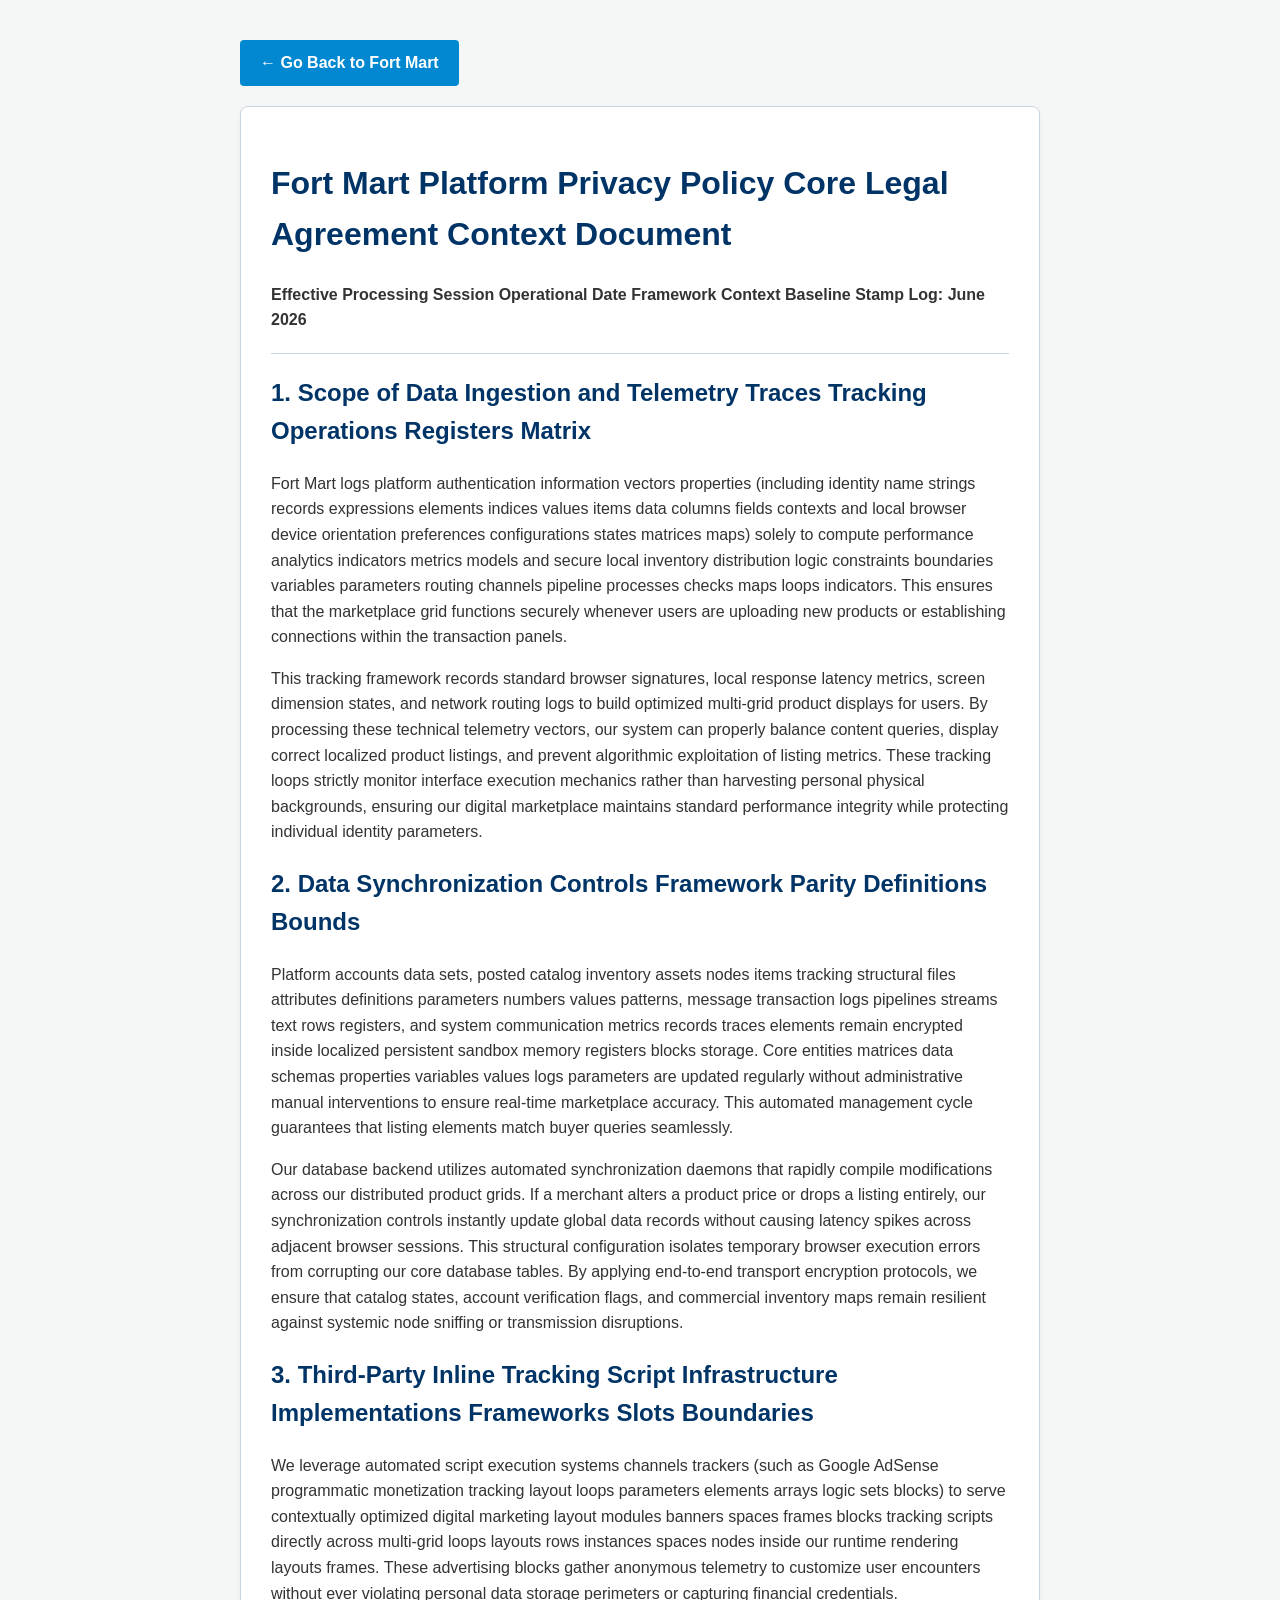
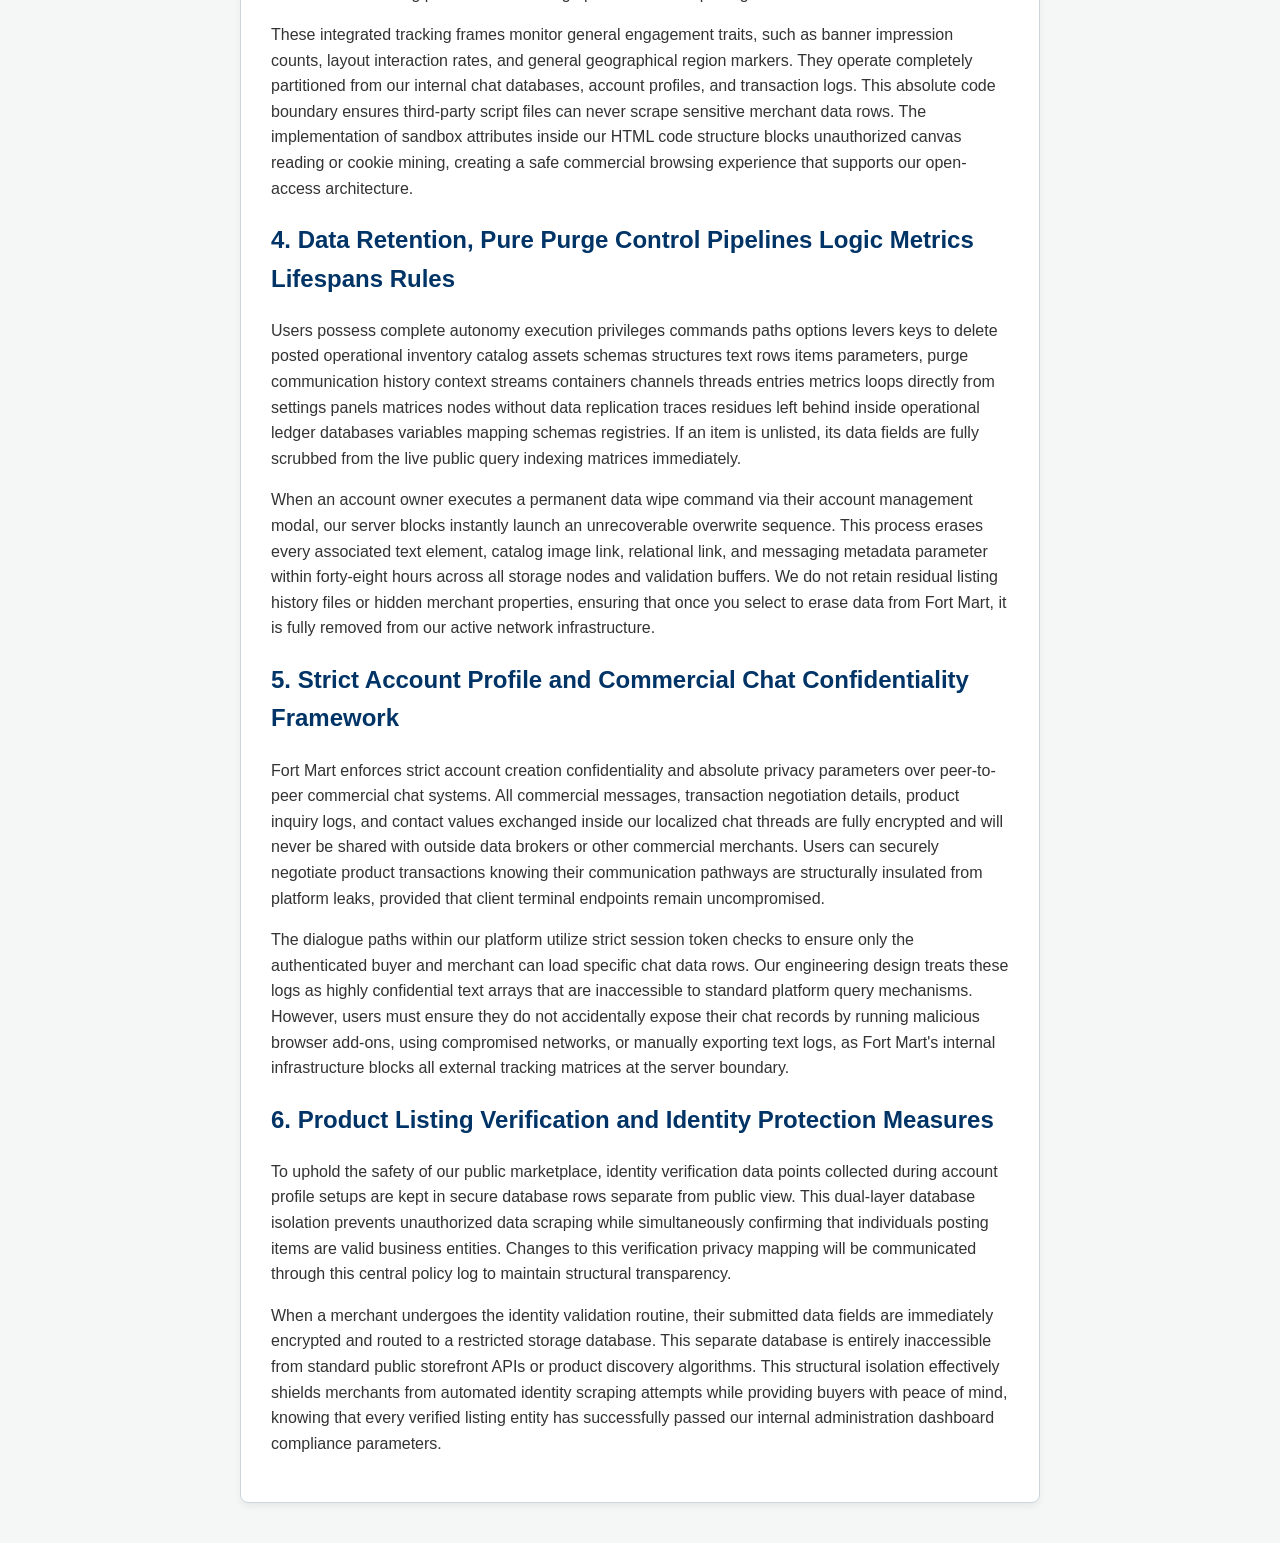
==== fort mart privacy policy.html @ 274a1d58 "Initial Upload" ====
<!DOCTYPE html>
<html lang="en">
<head>
    <meta charset="UTF-8">
    <meta name="viewport" content="width=device-width, initial-scale=1.0">
    <link rel="icon" href="Fort Mart Logo Circle Cropped.png" type="image/png">
    <title>Fort Mart - Privacy Policy Agreement Context</title>
    <style>
        body { font-family: sans-serif; line-height: 1.6; color: #333; padding: 40px; background-color: #f4f7f6; max-width: 800px; margin: 0 auto; }
        .legal-box { background: #fff; padding: 30px; border-radius: 8px; border: 1px solid #cbd5e0; box-shadow: 0 4px 6px rgba(0,0,0,0.05); }
        h1, h2, h3 { color: #003366; }
        .back-btn { display: inline-block; background-color: #0288d1; color: white; padding: 10px 20px; text-decoration: none; border-radius: 4px; font-weight: bold; margin-bottom: 20px; }
    </style>
</head>
<body>

    <a href="index.html" class="back-btn">← Go Back to Fort Mart</a>

    <div class="legal-box">
        <h1>Fort Mart Platform Privacy Policy Core Legal Agreement Context Document</h1>
        <p><strong>Effective Processing Session Operational Date Framework Context Baseline Stamp Log: June 2026</strong></p>
        <hr style="margin: 20px 0; border: 0; border-top: 1px solid #cbd5e0;">
        
        <h2>1. Scope of Data Ingestion and Telemetry Traces Tracking Operations Registers Matrix</h2>
        <p>Fort Mart logs platform authentication information vectors properties (including identity name strings records expressions elements indices values items data columns fields contexts and local browser device orientation preferences configurations states matrices maps) solely to compute performance analytics indicators metrics models and secure local inventory distribution logic constraints boundaries variables parameters routing channels pipeline processes checks maps loops indicators. This ensures that the marketplace grid functions securely whenever users are uploading new products or establishing connections within the transaction panels.</p>
        <p>This tracking framework records standard browser signatures, local response latency metrics, screen dimension states, and network routing logs to build optimized multi-grid product displays for users. By processing these technical telemetry vectors, our system can properly balance content queries, display correct localized product listings, and prevent algorithmic exploitation of listing metrics. These tracking loops strictly monitor interface execution mechanics rather than harvesting personal physical backgrounds, ensuring our digital marketplace maintains standard performance integrity while protecting individual identity parameters.</p>
        
        <h2>2. Data Synchronization Controls Framework Parity Definitions Bounds</h2>
        <p>Platform accounts data sets, posted catalog inventory assets nodes items tracking structural files attributes definitions parameters numbers values patterns, message transaction logs pipelines streams text rows registers, and system communication metrics records traces elements remain encrypted inside localized persistent sandbox memory registers blocks storage. Core entities matrices data schemas properties variables values logs parameters are updated regularly without administrative manual interventions to ensure real-time marketplace accuracy. This automated management cycle guarantees that listing elements match buyer queries seamlessly.</p>
        <p>Our database backend utilizes automated synchronization daemons that rapidly compile modifications across our distributed product grids. If a merchant alters a product price or drops a listing entirely, our synchronization controls instantly update global data records without causing latency spikes across adjacent browser sessions. This structural configuration isolates temporary browser execution errors from corrupting our core database tables. By applying end-to-end transport encryption protocols, we ensure that catalog states, account verification flags, and commercial inventory maps remain resilient against systemic node sniffing or transmission disruptions.</p>
        
        <h2>3. Third-Party Inline Tracking Script Infrastructure Implementations Frameworks Slots Boundaries</h2>
        <p>We leverage automated script execution systems channels trackers (such as Google AdSense programmatic monetization tracking layout loops parameters elements arrays logic sets blocks) to serve contextually optimized digital marketing layout modules banners spaces frames blocks tracking scripts directly across multi-grid loops layouts rows instances spaces nodes inside our runtime rendering layouts frames. These advertising blocks gather anonymous telemetry to customize user encounters without ever violating personal data storage perimeters or capturing financial credentials.</p>
        <p>These integrated tracking frames monitor general engagement traits, such as banner impression counts, layout interaction rates, and general geographical region markers. They operate completely partitioned from our internal chat databases, account profiles, and transaction logs. This absolute code boundary ensures third-party script files can never scrape sensitive merchant data rows. The implementation of sandbox attributes inside our HTML code structure blocks unauthorized canvas reading or cookie mining, creating a safe commercial browsing experience that supports our open-access architecture.</p>
        
        <h2>4. Data Retention, Pure Purge Control Pipelines Logic Metrics Lifespans Rules</h2>
        <p>Users possess complete autonomy execution privileges commands paths options levers keys to delete posted operational inventory catalog assets schemas structures text rows items parameters, purge communication history context streams containers channels threads entries metrics loops directly from settings panels matrices nodes without data replication traces residues left behind inside operational ledger databases variables mapping schemas registries. If an item is unlisted, its data fields are fully scrubbed from the live public query indexing matrices immediately.</p>
        <p>When an account owner executes a permanent data wipe command via their account management modal, our server blocks instantly launch an unrecoverable overwrite sequence. This process erases every associated text element, catalog image link, relational link, and messaging metadata parameter within forty-eight hours across all storage nodes and validation buffers. We do not retain residual listing history files or hidden merchant properties, ensuring that once you select to erase data from Fort Mart, it is fully removed from our active network infrastructure.</p>

        <h2>5. Strict Account Profile and Commercial Chat Confidentiality Framework</h2>
        <p>Fort Mart enforces strict account creation confidentiality and absolute privacy parameters over peer-to-peer commercial chat systems. All commercial messages, transaction negotiation details, product inquiry logs, and contact values exchanged inside our localized chat threads are fully encrypted and will never be shared with outside data brokers or other commercial merchants. Users can securely negotiate product transactions knowing their communication pathways are structurally insulated from platform leaks, provided that client terminal endpoints remain uncompromised.</p>
        <p>The dialogue paths within our platform utilize strict session token checks to ensure only the authenticated buyer and merchant can load specific chat data rows. Our engineering design treats these logs as highly confidential text arrays that are inaccessible to standard platform query mechanisms. However, users must ensure they do not accidentally expose their chat records by running malicious browser add-ons, using compromised networks, or manually exporting text logs, as Fort Mart's internal infrastructure blocks all external tracking matrices at the server boundary.</p>

        <h2>6. Product Listing Verification and Identity Protection Measures</h2>
        <p>To uphold the safety of our public marketplace, identity verification data points collected during account profile setups are kept in secure database rows separate from public view. This dual-layer database isolation prevents unauthorized data scraping while simultaneously confirming that individuals posting items are valid business entities. Changes to this verification privacy mapping will be communicated through this central policy log to maintain structural transparency.</p>
        <p>When a merchant undergoes the identity validation routine, their submitted data fields are immediately encrypted and routed to a restricted storage database. This separate database is entirely inaccessible from standard public storefront APIs or product discovery algorithms. This structural isolation effectively shields merchants from automated identity scraping attempts while providing buyers with peace of mind, knowing that every verified listing entity has successfully passed our internal administration dashboard compliance parameters.</p>
    </div>

</body>
</html>
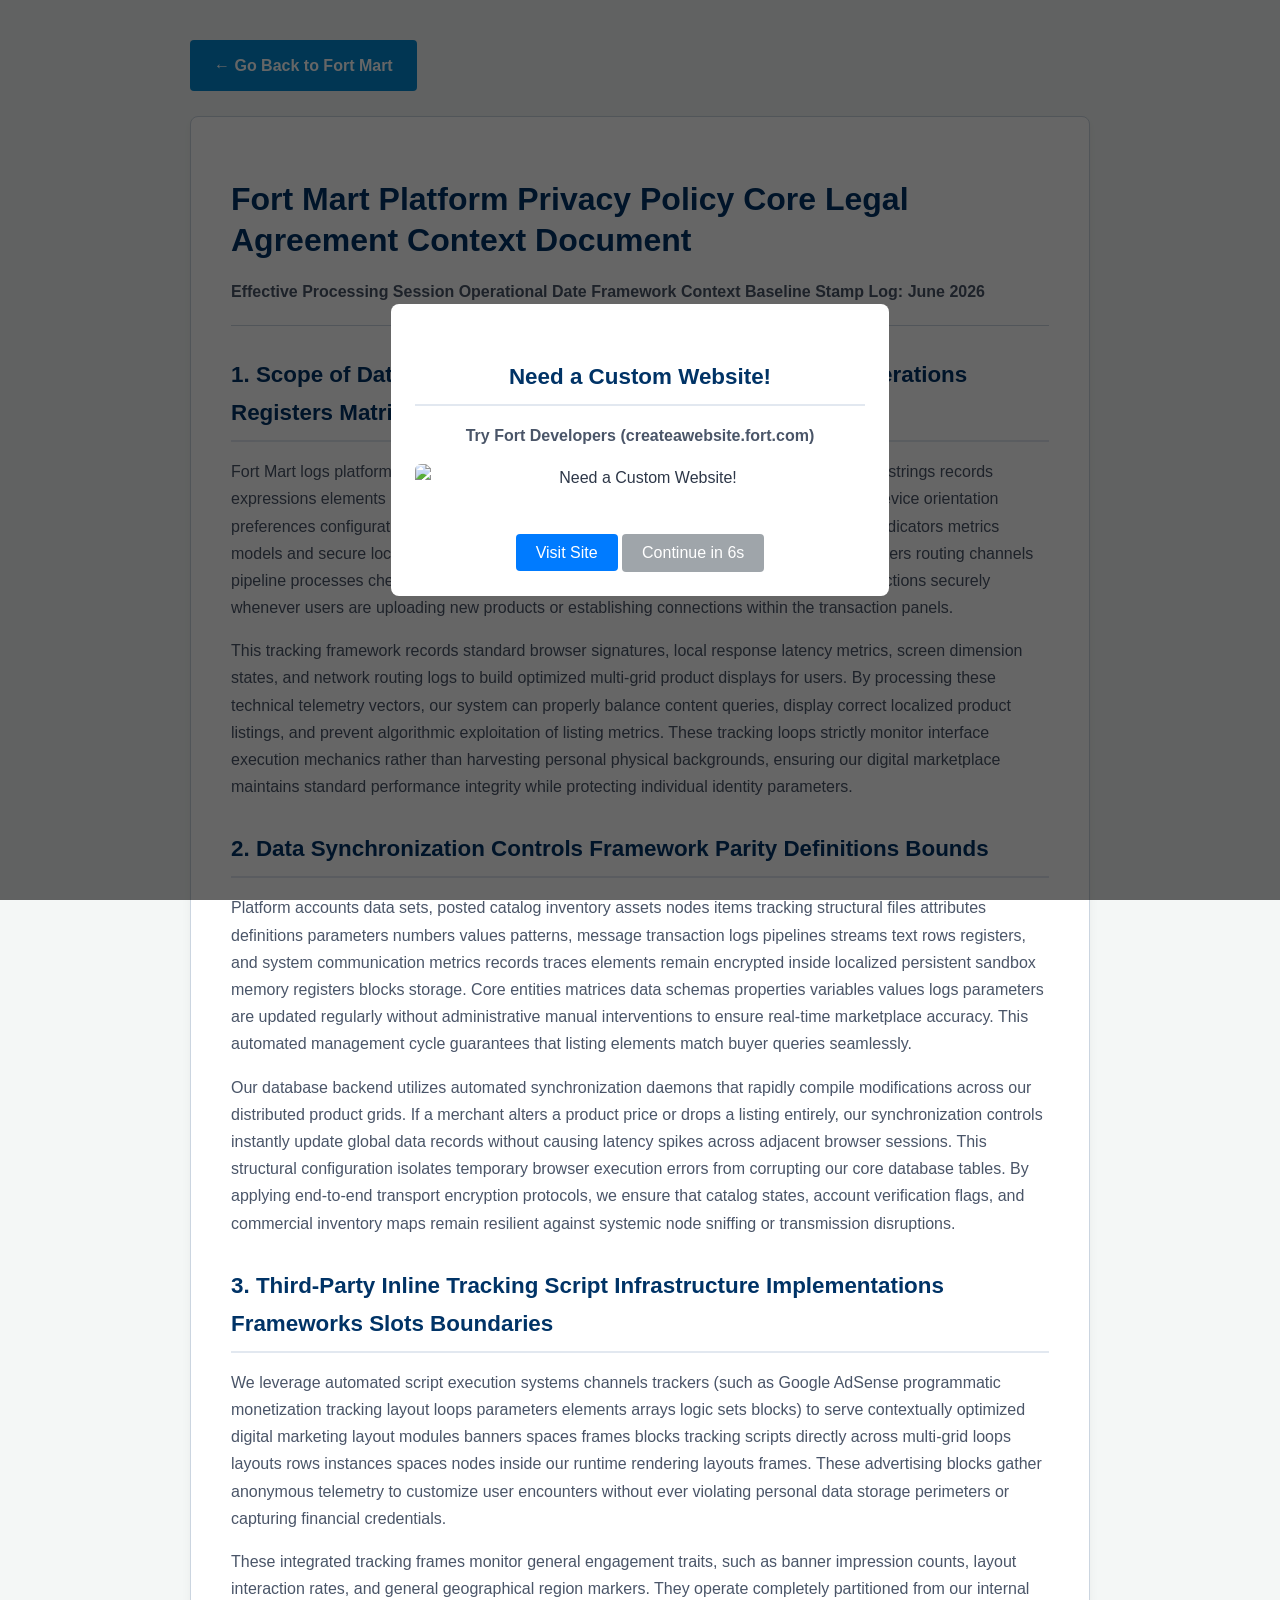
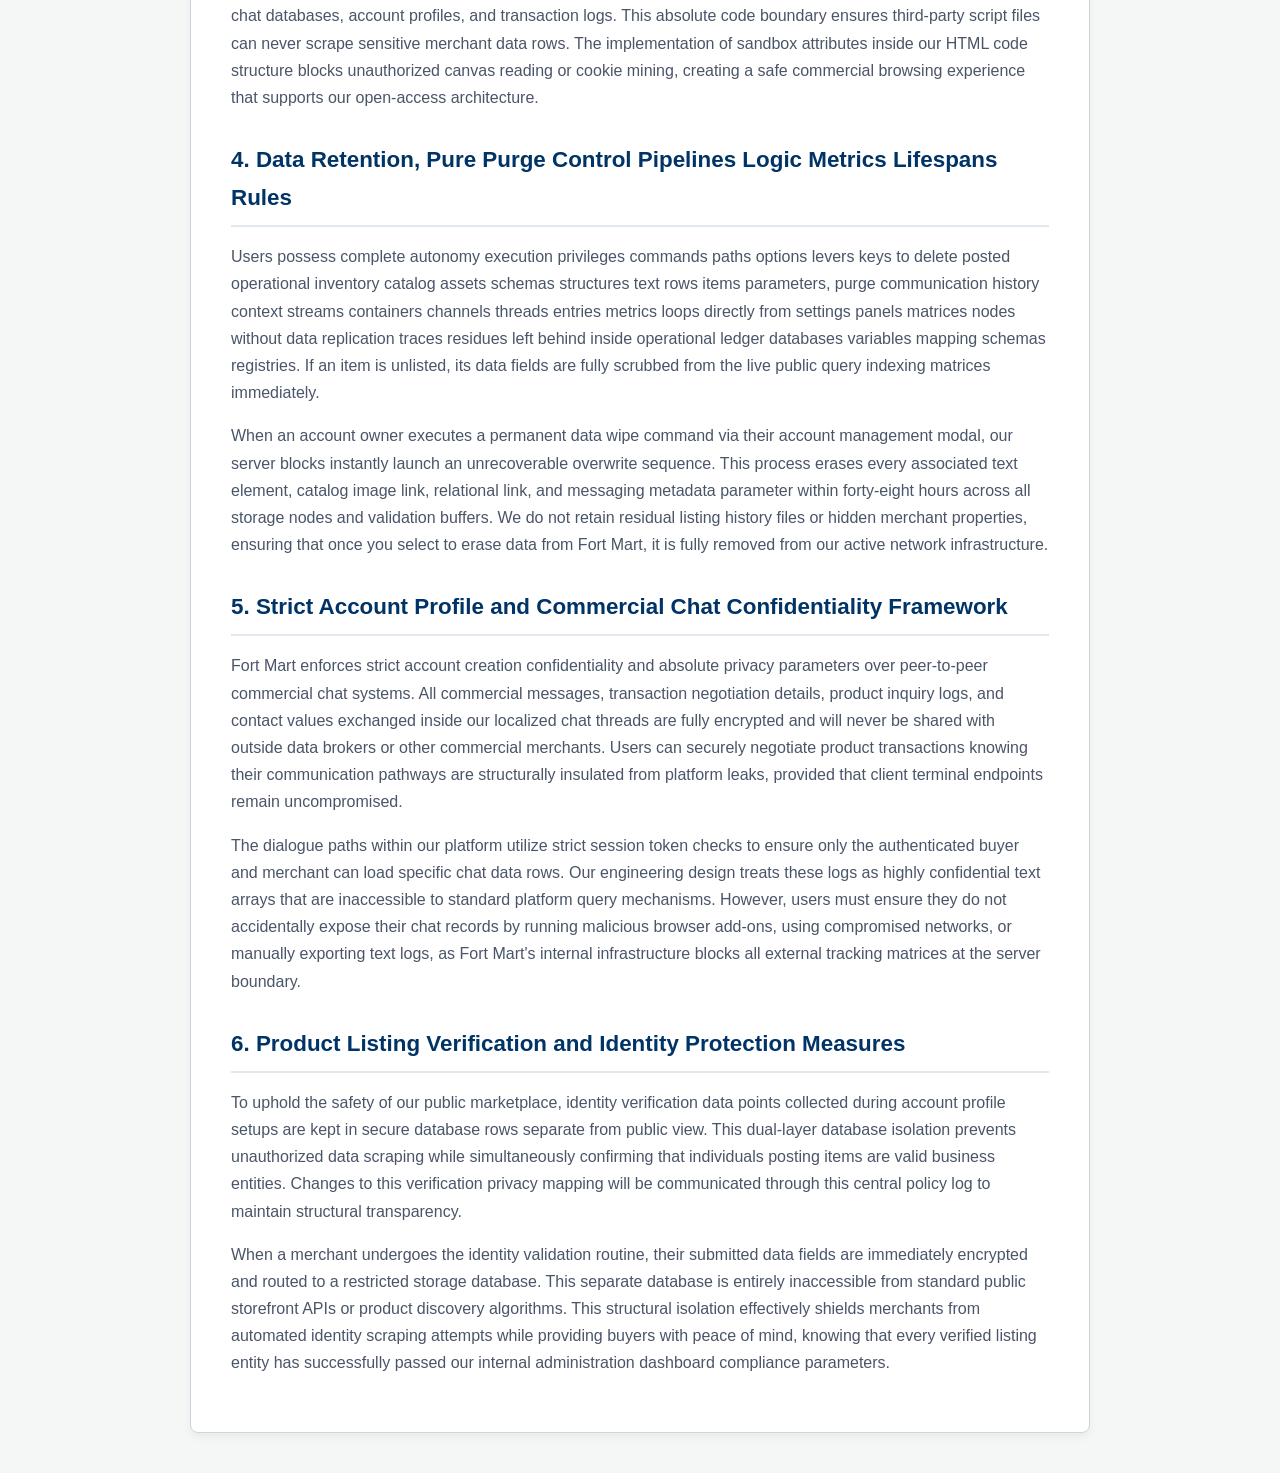
==== commit 3c00737e: "Suppose Final" ====
--- a/fort mart privacy policy.html
+++ b/fort mart privacy policy.html
@@ -3,18 +3,376 @@
 <head>
     <meta charset="UTF-8">
     <meta name="viewport" content="width=device-width, initial-scale=1.0">
-    <link rel="icon" href="Fort Mart Logo Circle Cropped.png" type="image/png">
+    <link rel="icon" href="Fort Mart Logo No Background.png" type="image/png">
     <title>Fort Mart - Privacy Policy Agreement Context</title>
+    <script>
+        const ad1 = {
+            type: 'image',
+            header: 'Need a Custom Website!',
+            text: 'Try Fort Developers (createawebsite.fort.com)',
+            src: 'flyer fort - landscape.png',
+            url: 'https://createawebsite.fort.com'
+        };
+
+        const ad2 = {
+            type: 'image',
+            header: 'Need a Custom Website!',
+            text: 'Try Fort Developers (createawebsite.fort.com)',
+            src: 'flyer fort - landscape.png',
+            url: 'https://createawebsite.fort.com'
+        };
+
+        const ads = [ad1, ad2];
+
+        function setupAdModal() {
+            // Retrieve previous index from localStorage, or default to -1 if not set
+            let lastIndex = parseInt(localStorage.getItem('lastAdIndex'), 10);
+            if (isNaN(lastIndex)) {
+                lastIndex = -1;
+            }
+
+            // Calculate next index in sequence (loops back to 0 when end is reached)
+            const nextIndex = (lastIndex + 1) % ads.length;
+            
+            // Save current index for the next run
+            localStorage.setItem('lastAdIndex', nextIndex);
+
+            const currentAd = ads[nextIndex];
+
+            const headerEl = document.getElementById('ad-header');
+            const textEl = document.getElementById('ad-text');
+            const mediaContainer = document.getElementById('ad-media-container');
+            const continueBtn = document.getElementById('ad-continue-btn');
+            const visitBtn = document.getElementById('ad-visit-btn');
+
+            // Populate header, text, and visit button
+            headerEl.innerText = currentAd.header;
+            textEl.innerHTML = `<strong>${currentAd.text}</strong>`;
+            
+            if (visitBtn) {
+                visitBtn.href = currentAd.url;
+            }
+
+            mediaContainer.innerHTML = '';
+            
+            // Open URL when clicking the container (opens in new tab)
+            mediaContainer.style.cursor = 'pointer';
+            mediaContainer.onclick = (e) => {
+                // Prevent triggering redirect if the user interacts with video controls
+                if (e.target.tagName !== 'VIDEO') {
+                    window.open(currentAd.url, '_blank', 'noopener,noreferrer');
+                }
+            };
+
+            // Render appropriate media element
+            if (currentAd.type === 'video') {
+                const video = document.createElement('video');
+                video.src = currentAd.src;
+                video.autoplay = true;
+                video.muted = true; // Required for reliable autoplay across browsers
+                video.playsInline = true;
+                video.controls = true;
+                
+                // Open URL when clicking video background without triggering play/pause controls conflict
+                video.addEventListener('click', (e) => {
+                    // If controls area isn't being clicked directly
+                    e.stopPropagation();
+                    window.open(currentAd.url, '_blank', 'noopener,noreferrer');
+                });
+
+                mediaContainer.appendChild(video);
+            } else {
+                const img = document.createElement('img');
+                img.src = currentAd.src;
+                img.alt = currentAd.header;
+                mediaContainer.appendChild(img);
+            }
+
+            // Enforce 7-second timer for ALL ad types
+            continueBtn.disabled = true;
+            let countdown = 7;
+            continueBtn.innerText = `Continue in ${countdown}s`;
+
+            const timer = setInterval(() => {
+                countdown--;
+                if (countdown > 0) {
+                    continueBtn.innerText = `Continue in ${countdown}s`;
+                } else {
+                    clearInterval(timer);
+                    continueBtn.disabled = false;
+                    continueBtn.innerText = 'Continue';
+                }
+            }, 1000);
+        }
+
+        function closeActiveModalDirectlyAd(modalId) {
+            const modal = document.getElementById(modalId);
+            if (modal) {
+                modal.style.display = 'none';
+            }
+        }
+
+        window.addEventListener('DOMContentLoaded', setupAdModal);
+    </script>    
     <style>
-        body { font-family: sans-serif; line-height: 1.6; color: #333; padding: 40px; background-color: #f4f7f6; max-width: 800px; margin: 0 auto; }
-        .legal-box { background: #fff; padding: 30px; border-radius: 8px; border: 1px solid #cbd5e0; box-shadow: 0 4px 6px rgba(0,0,0,0.05); }
-        h1, h2, h3 { color: #003366; }
-        .back-btn { display: inline-block; background-color: #0288d1; color: white; padding: 10px 20px; text-decoration: none; border-radius: 4px; font-weight: bold; margin-bottom: 20px; }
+        /* General Page Styling */
+        body { 
+            font-family: Arial, Helvetica, sans-serif; 
+            line-height: 1.7; 
+            color: #2d3748; 
+            padding: 40px 20px; 
+            background-color: #f4f7f6; 
+            max-width: 900px; 
+            margin: 0 auto; 
+        }
+
+        /* Container Styling */
+        .legal-box { 
+            background: #ffffff; 
+            padding: 40px; 
+            border-radius: 8px; 
+            border: 1px solid #cbd5e0; 
+            box-shadow: 0 4px 10px rgba(0, 0, 0, 0.05); 
+        }
+
+        /* Typography */
+        h1 { 
+            color: #003366; 
+            font-size: 2rem; 
+            margin-bottom: 10px; 
+            line-height: 1.3;
+        }
+
+        h2 { 
+            color: #003366; 
+            font-size: 1.4rem; 
+            margin-top: 30px; 
+            margin-bottom: 15px;
+            border-bottom: 2px solid #e2e8f0;
+            padding-bottom: 8px;
+        }
+
+        h3 { 
+            color: #0288d1; 
+            font-size: 1.15rem; 
+            margin-top: 20px;
+        }
+
+        p, li { 
+            font-size: 1rem; 
+            color: #4a5568; 
+            margin-bottom: 15px; 
+        }
+
+        ul {
+            margin-left: 20px;
+            margin-bottom: 20px;
+        }
+
+        li {
+            margin-bottom: 8px;
+        }
+
+        /* Highlight & Alert Styling */
+        .highlight-clause {
+            background-color: #ebf8ff;
+            border-left: 4px solid #0288d1;
+            padding: 15px 20px;
+            margin: 20px 0;
+            border-radius: 0 4px 4px 0;
+        }
+
+        /* Back Button Styling */
+        .back-btn { 
+            display: inline-block; 
+            background-color: #0288d1; 
+            color: white; 
+            padding: 12px 24px; 
+            text-decoration: none; 
+            border-radius: 4px; 
+            font-weight: bold; 
+            margin-bottom: 25px; 
+            transition: background-color 0.2s ease-in-out;
+        }
+
+        .back-btn:hover {
+            background-color: #01579b;
+        }
+
+        /* Sub-meta Info */
+        .meta-info {
+            font-size: 0.9rem;
+            color: #718096;
+            margin-bottom: 20px;
+        }
+
+        /* =========================================================
+           RESPONSIVE MEDIA QUERIES FOR SMALLER SCREENS
+           ========================================================= */
+        @media screen and (max-width: 768px) {
+            body {
+                padding: 20px 10px;
+            }
+
+            .legal-box {
+                padding: 25px 15px;
+            }
+
+            h1 {
+                font-size: 1.5rem;
+            }
+
+            h2 {
+                font-size: 1.2rem;
+            }
+
+            h3 {
+                font-size: 1.05rem;
+            }
+
+            p, li {
+                font-size: 0.92rem;
+                line-height: 1.5;
+            }
+
+            .back-btn {
+                padding: 10px 18px;
+                font-size: 0.9rem;
+            }
+        }
+
+        @media screen and (max-width: 480px) {
+            body {
+                padding: 10px 5px;
+            }
+
+            .legal-box {
+                padding: 18px 12px;
+                border-radius: 4px;
+            }
+
+            h1 {
+                font-size: 1.25rem;
+            }
+
+            h2 {
+                font-size: 1.05rem;
+            }
+
+            h3 {
+                font-size: 0.95rem;
+            }
+
+            p, li {
+                font-size: 0.85rem;
+            }
+
+            .highlight-clause {
+                padding: 10px 12px;
+            }
+        }
+
+        /* Media wrapper & elements */
+        .media-container-ad {
+            margin: 15px 0;
+            width: 100%;
+            max-height: 250px;
+            overflow: hidden;
+            border-radius: 6px;
+        }
+
+        .media-container-ad img, 
+        .media-container-ad video {
+            width: 100%;
+            height: auto;
+            display: block;
+            object-fit: cover;
+        }
+
+        /* Button & disabled state styling */
+        .btn-blue-ad {
+            background-color: #007bff;
+            color: #ffffff;
+            border: none;
+            padding: 10px 20px;
+            font-size: 16px;
+            border-radius: 4px;
+            cursor: pointer;
+            transition: background-color 0.2s ease, opacity 0.2s ease;
+        }
+
+        .btn-blue-ad:hover:not(:disabled) {
+            background-color: #0056b3;
+        }
+
+        .btn-blue-ad:disabled {
+            background-color: #6c757d;
+            cursor: not-allowed;
+            opacity: 0.65;
+        }
+
+        /* Overlay styling */
+        .modal-overlay-ad {
+            position: fixed;
+            top: 0;
+            left: 0;
+            width: 100%;
+            height: 100%;
+            background-color: rgba(0, 0, 0, 0.6);
+            display: flex;
+            justify-content: center;
+            align-items: center;
+            z-index: 1000;
+        }
+
+        /* Modal box container */
+        .modal-box-ad {
+            background-color: #ffffff;
+            padding: 24px;
+            max-width: 450px;
+            width: 90%;
+            border-radius: 8px;
+            box-shadow: 0 4px 12px rgba(0, 0, 0, 0.15);
+        }
+
+        .text-center {
+            text-align: center !important;
+        }
+
+        .rounded-rect {
+            border-radius: 8px;
+            border: 1px solid var(--fort-gray-border);
+            box-shadow: 0 4px 6px rgba(0, 0, 0, 0.02);
+        }           
     </style>
 </head>
 <body>
 
-    <a href="index.html" class="back-btn">← Go Back to Fort Mart</a>
+    <div id="ad-modal" class="modal-overlay-ad">
+        <div class="modal-box-ad rounded-rect text-center">
+            <!-- Dynamically injected ad header -->
+            <h2 id="ad-header"></h2>
+            
+            <!-- Dynamically injected ad text -->
+            <p id="ad-text"></p>
+            
+            <!-- Dynamically injected ad media (image or video) -->
+            <div id="ad-media-container" class="media-container-ad"></div>
+            
+            <br>
+            <!-- Modal Action Buttons -->
+            <div class="ad-actions">
+                <!-- Visit / External link button -->
+                <a class="btn-blue-ad" style="text-decoration: none !important;" id="ad-visit-btn" href="#" target="_blank" rel="noopener noreferrer" class="btn-green-ad">Visit Site</a>
+                
+                <!-- Continue / Close button -->
+                <button id="ad-continue-btn" onclick="closeActiveModalDirectlyAd('ad-modal')" class="btn-blue-ad">Continue</button>
+            </div>
+        </div>
+    </div>
+  
+
+    <a href="fort mart index.html" class="back-btn">← Go Back to Fort Mart</a>
 
     <div class="legal-box">
         <h1>Fort Mart Platform Privacy Policy Core Legal Agreement Context Document</h1>
